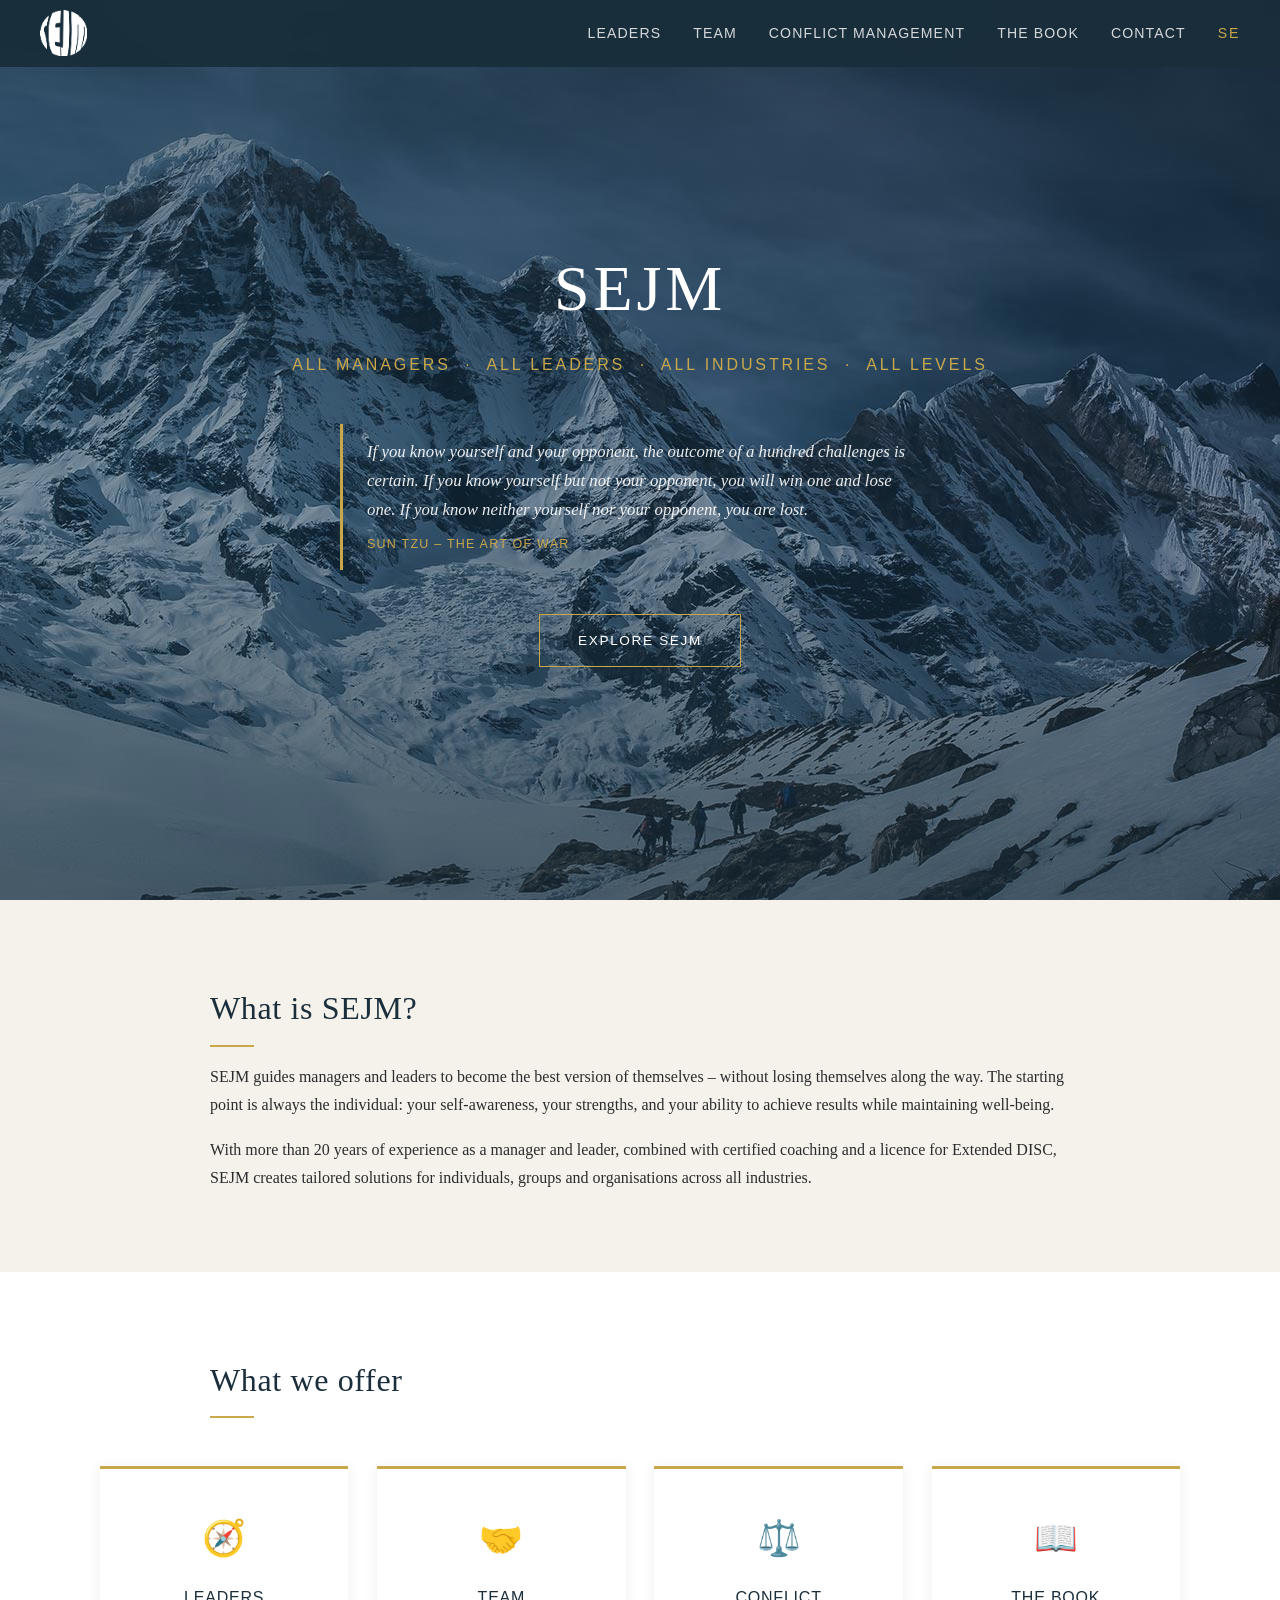
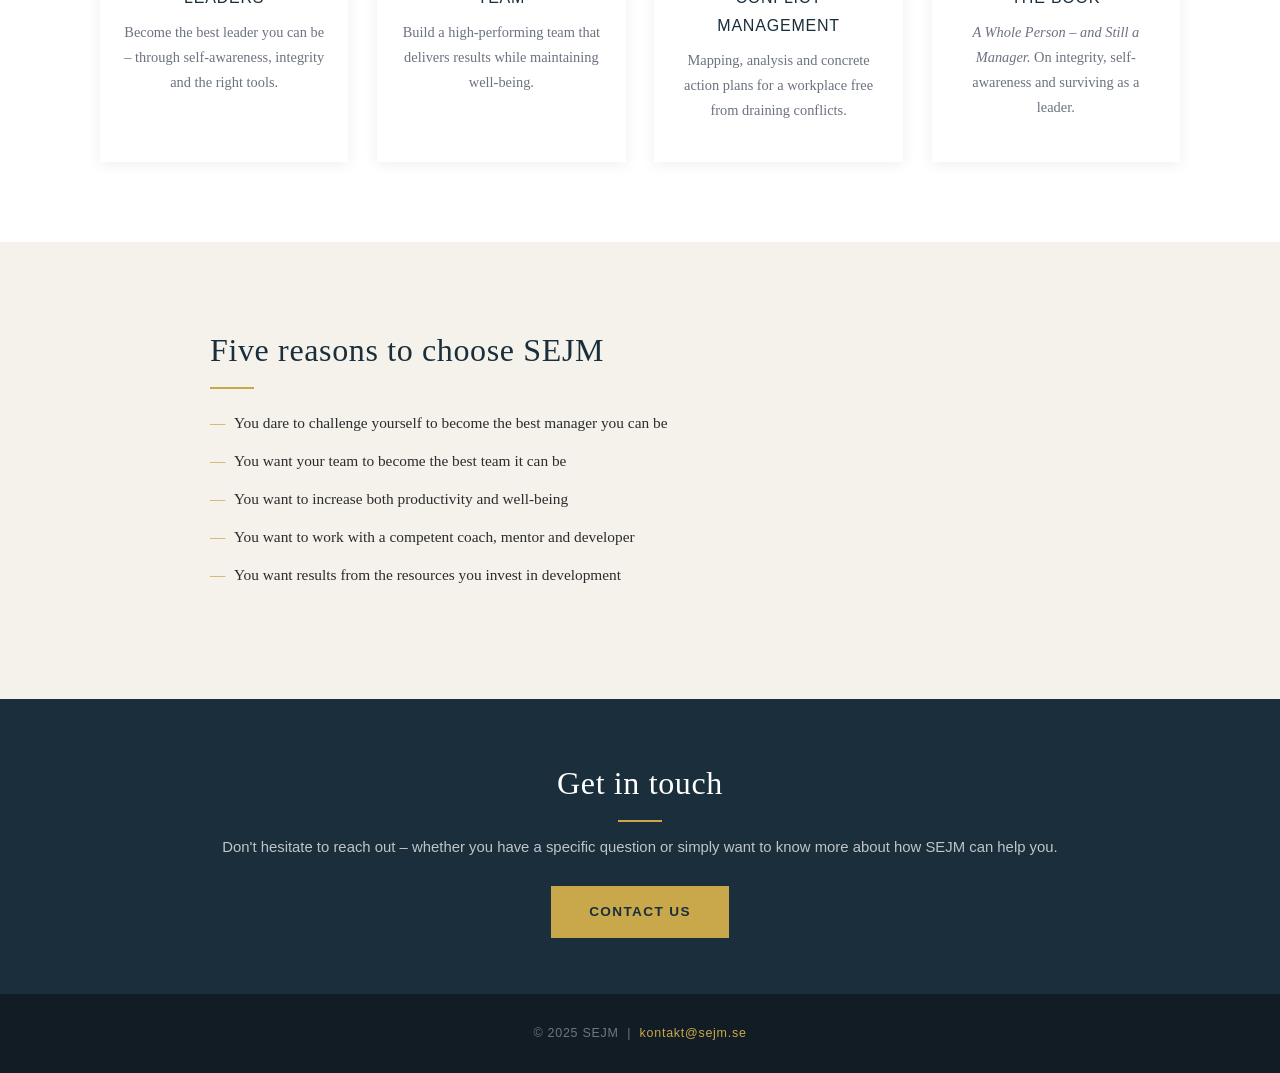
==== en/index.html @ de117619 "Lägg till engelsk version av sajten i /en/ med språkväxlare Co-Authored-By: Claude Sonnet 4.6 <norep" ====
<!DOCTYPE html>
<html lang="en">
<head>
  <meta charset="UTF-8" />
  <meta name="viewport" content="width=device-width, initial-scale=1.0" />
  <title>SEJM – Leadership Development &amp; Coaching</title>
  <link rel="stylesheet" href="../style.css" />
</head>
<body>

  <nav>
    <div class="nav-logo">
      <a href="index.html"><img src="../images/SEJMlogga-genomskinlig-LITEN.png" alt="SEJM" /></a>
    </div>
    <button class="nav-toggle" id="navToggle" aria-label="Open menu">
      <span></span><span></span><span></span>
    </button>
    <ul class="nav-links" id="navLinks">
      <li><a href="leader.html">Leaders</a></li>
      <li><a href="team.html">Team</a></li>
      <li><a href="conflict.html">Conflict Management</a></li>
      <li><a href="book.html">The Book</a></li>
      <li><a href="contact.html">Contact</a></li>
      <li><a href="../index.html" style="color:var(--gold);letter-spacing:0.12em;">SE</a></li>
    </ul>
  </nav>

  <!-- Hero -->
  <section class="hero">
    <div class="hero-content">
      <h1>SEJM</h1>
      <p class="hero-tagline">All managers &nbsp;·&nbsp; All leaders &nbsp;·&nbsp; All industries &nbsp;·&nbsp; All levels</p>

      <blockquote class="hero-quote">
        If you know yourself and your opponent, the outcome of a hundred
        challenges is certain. If you know yourself but not your opponent,
        you will win one and lose one. If you know neither yourself nor your
        opponent, you are lost.
        <cite>Sun Tzu – The Art of War</cite>
      </blockquote>

      <a href="#about" class="hero-cta">Explore SEJM</a>
    </div>
  </section>

  <!-- About -->
  <section id="about" class="section section-tinted">
    <div class="container">
      <h2>What is SEJM?</h2>
      <p>
        SEJM guides managers and leaders to become the best version of
        themselves – without losing themselves along the way. The starting
        point is always the individual: your self-awareness, your strengths,
        and your ability to achieve results while maintaining well-being.
      </p>
      <p>
        With more than 20 years of experience as a manager and leader,
        combined with certified coaching and a licence for Extended DISC,
        SEJM creates tailored solutions for individuals, groups and
        organisations across all industries.
      </p>
    </div>
  </section>

  <!-- Service cards -->
  <section class="section section-light">
    <div class="container-wide">
      <div class="container" style="margin-bottom:0;">
        <h2>What we offer</h2>
      </div>
      <div class="cards">
        <a href="leader.html" class="card">
          <span class="card-icon">🧭</span>
          <h3>Leaders</h3>
          <p>Become the best leader you can be – through self-awareness, integrity and the right tools.</p>
        </a>
        <a href="team.html" class="card">
          <span class="card-icon">🤝</span>
          <h3>Team</h3>
          <p>Build a high-performing team that delivers results while maintaining well-being.</p>
        </a>
        <a href="conflict.html" class="card">
          <span class="card-icon">⚖️</span>
          <h3>Conflict Management</h3>
          <p>Mapping, analysis and concrete action plans for a workplace free from draining conflicts.</p>
        </a>
        <a href="book.html" class="card">
          <span class="card-icon">📖</span>
          <h3>The Book</h3>
          <p><em>A Whole Person – and Still a Manager.</em> On integrity, self-awareness and surviving as a leader.</p>
        </a>
      </div>
    </div>
  </section>

  <!-- Five reasons -->
  <section class="section section-tinted">
    <div class="container">
      <h2>Five reasons to choose SEJM</h2>
      <ul class="styled">
        <li>You dare to challenge yourself to become the best manager you can be</li>
        <li>You want your team to become the best team it can be</li>
        <li>You want to increase both productivity and well-being</li>
        <li>You want to work with a competent coach, mentor and developer</li>
        <li>You want results from the resources you invest in development</li>
      </ul>
    </div>
  </section>

  <!-- Contact -->
  <div class="contact-strip">
    <h2>Get in touch</h2>
    <p>Don't hesitate to reach out – whether you have a specific question or simply want to know more about how SEJM can help you.</p>
    <a href="contact.html" class="btn">Contact us</a>
  </div>

  <footer>
    <p>&copy; 2025 SEJM &nbsp;|&nbsp; <a href="mailto:kontakt@sejm.se">kontakt@sejm.se</a></p>
  </footer>

  <script>
    document.getElementById('navToggle').addEventListener('click', function () {
      document.getElementById('navLinks').classList.toggle('open');
    });
  </script>

</body>
</html>
---- style.css ----
/* ===== RESET & BASE ===== */
*, *::before, *::after { box-sizing: border-box; margin: 0; padding: 0; }

:root {
  --navy:  #1a2e3b;
  --teal:  #2e6e72;
  --gold:  #c9a84c;
  --light: #f5f2ec;
  --white: #ffffff;
  --text:  #2c2c2c;
  --muted: #6b7280;
  --font:  Georgia, 'Times New Roman', serif;
  --sans:  'Trebuchet MS', 'Helvetica Neue', Arial, sans-serif;
}

html { scroll-behavior: smooth; }

body {
  font-family: var(--font);
  color: var(--text);
  background: var(--white);
  line-height: 1.75;
}

/* ===== NAVIGATION ===== */
nav {
  position: fixed;
  top: 0; left: 0; right: 0;
  z-index: 100;
  background: rgba(26, 46, 59, 0.96);
  backdrop-filter: blur(6px);
  display: flex;
  align-items: center;
  justify-content: space-between;
  padding: 0.65rem 2.5rem;
}

.nav-logo a { display: block; line-height: 0; }
.nav-logo img { height: 46px; display: block; }

.nav-links {
  list-style: none;
  display: flex;
  gap: 2rem;
}

.nav-links a {
  font-family: var(--sans);
  font-size: 0.88rem;
  letter-spacing: 0.08em;
  text-transform: uppercase;
  color: rgba(255,255,255,0.82);
  text-decoration: none;
  transition: color 0.2s;
}

.nav-links a:hover,
.nav-links a.active { color: var(--gold); }

/* ===== HERO (startsida) ===== */
.hero {
  min-height: 100vh;
  background-image: url('images/Berg.jpg');
  background-size: cover;
  background-position: center 38%;
  position: relative;
  display: flex;
  align-items: center;
  justify-content: center;
  text-align: center;
}

.hero::before {
  content: '';
  position: absolute;
  inset: 0;
  background: linear-gradient(to bottom,
    rgba(26,46,59,0.55) 0%,
    rgba(26,46,59,0.42) 55%,
    rgba(26,46,59,0.72) 100%);
}

.hero-content {
  position: relative;
  z-index: 1;
  max-width: 820px;
  padding: 2rem;
  color: var(--white);
}

.hero-content h1 {
  font-size: clamp(2.4rem, 5.5vw, 4rem);
  font-weight: normal;
  letter-spacing: 0.06em;
  margin-bottom: 0.4rem;
}

.hero-tagline {
  font-family: var(--sans);
  font-size: clamp(0.82rem, 1.8vw, 1rem);
  letter-spacing: 0.18em;
  text-transform: uppercase;
  color: var(--gold);
  margin-bottom: 2.8rem;
}

.hero-quote {
  border-left: 3px solid var(--gold);
  padding: 0.9rem 1.5rem;
  margin: 0 auto 2.8rem;
  max-width: 600px;
  text-align: left;
  font-style: italic;
  font-size: 1.05rem;
  line-height: 1.72;
  color: rgba(255,255,255,0.91);
}

.hero-quote cite {
  display: block;
  margin-top: 0.55rem;
  font-style: normal;
  font-family: var(--sans);
  font-size: 0.78rem;
  letter-spacing: 0.1em;
  text-transform: uppercase;
  color: var(--gold);
}

.hero-cta {
  display: inline-block;
  font-family: var(--sans);
  font-size: 0.85rem;
  letter-spacing: 0.12em;
  text-transform: uppercase;
  color: var(--white);
  border: 1px solid var(--gold);
  padding: 0.85rem 2.4rem;
  text-decoration: none;
  transition: background 0.22s, color 0.22s;
}

.hero-cta:hover { background: var(--gold); color: var(--navy); }

/* ===== PAGE HERO (undersidor) ===== */
.page-hero {
  margin-top: 66px;
  height: 340px;
  background-size: cover;
  background-position: center;
  position: relative;
  display: flex;
  align-items: flex-end;
}

.page-hero::before {
  content: '';
  position: absolute;
  inset: 0;
  background: linear-gradient(to bottom, rgba(26,46,59,0.25), rgba(26,46,59,0.78));
}

.page-hero-content {
  position: relative;
  z-index: 1;
  padding: 2rem 3rem;
  color: var(--white);
}

.page-hero-content h1 {
  font-size: clamp(1.8rem, 4vw, 2.8rem);
  font-weight: normal;
  letter-spacing: 0.04em;
}

.page-hero-content p {
  font-family: var(--sans);
  font-size: 0.88rem;
  color: var(--gold);
  letter-spacing: 0.14em;
  text-transform: uppercase;
  margin-top: 0.3rem;
}

/* ===== SECTIONS ===== */
.section { padding: 5rem 2rem; }
.section-light { background: var(--white); }
.section-tinted { background: var(--light); }

.container { max-width: 860px; margin: 0 auto; }
.container-wide { max-width: 1080px; margin: 0 auto; }

h2 {
  font-size: clamp(1.4rem, 3vw, 2rem);
  font-weight: normal;
  color: var(--navy);
  margin-bottom: 1rem;
  letter-spacing: 0.02em;
}

h2::after {
  content: '';
  display: block;
  width: 44px;
  height: 2px;
  background: var(--gold);
  margin-top: 0.55rem;
}

h3 {
  font-size: 1.18rem;
  font-weight: normal;
  color: var(--teal);
  margin: 2rem 0 0.55rem;
}

p { margin-bottom: 1.05rem; }
p:last-child { margin-bottom: 0; }

/* ===== INTRO CARDS (startsida) ===== */
.cards {
  display: grid;
  grid-template-columns: repeat(auto-fit, minmax(200px, 1fr));
  gap: 1.8rem;
  margin-top: 3rem;
}

.card {
  text-align: center;
  padding: 2.4rem 1.4rem;
  border-top: 3px solid var(--gold);
  background: var(--white);
  box-shadow: 0 2px 14px rgba(0,0,0,0.07);
  text-decoration: none;
  color: inherit;
  transition: transform 0.2s, box-shadow 0.2s;
  display: block;
}

.card:hover { transform: translateY(-4px); box-shadow: 0 6px 22px rgba(0,0,0,0.12); }

.card-icon { font-size: 2.2rem; margin-bottom: 0.9rem; display: block; }

.card h3 {
  margin: 0 0 0.5rem;
  font-size: 1rem;
  color: var(--navy);
  font-family: var(--sans);
  letter-spacing: 0.05em;
  text-transform: uppercase;
}

.card p { font-size: 0.9rem; color: var(--muted); margin: 0; }

/* ===== QUOTE BLOCK ===== */
.quote-block {
  border-left: 4px solid var(--gold);
  padding: 1.1rem 1.7rem;
  margin: 2.5rem 0;
  background: var(--light);
  font-style: italic;
  font-size: 1.06rem;
  color: var(--navy);
}

.quote-block cite {
  display: block;
  margin-top: 0.45rem;
  font-style: normal;
  font-family: var(--sans);
  font-size: 0.78rem;
  letter-spacing: 0.09em;
  text-transform: uppercase;
  color: var(--muted);
}

/* ===== LIST STYLE ===== */
ul.styled { list-style: none; padding: 0; margin: 1rem 0 1.5rem; }

ul.styled li {
  padding: 0.35rem 0 0.35rem 1.5rem;
  position: relative;
  font-size: 0.96rem;
}

ul.styled li::before {
  content: '—';
  position: absolute;
  left: 0;
  color: var(--gold);
}

/* ===== TWO COLUMN ===== */
.two-col {
  display: grid;
  grid-template-columns: 1fr 1fr;
  gap: 3rem;
  align-items: start;
}

.two-col img { width: 100%; height: 300px; object-fit: cover; }

@media (max-width: 700px) { .two-col { grid-template-columns: 1fr; } }

/* ===== BOOK PAGE ===== */
.book-layout {
  display: grid;
  grid-template-columns: 260px 1fr;
  gap: 3.5rem;
  align-items: start;
}

.book-cover-wrap img {
  width: 100%;
  border: 1px solid #ddd;
  box-shadow: 5px 7px 20px rgba(0,0,0,0.18);
}

@media (max-width: 700px) {
  .book-layout { grid-template-columns: 1fr; }
  .book-cover-wrap { max-width: 220px; }
}

/* ===== CONTACT STRIP ===== */
.contact-strip {
  background: var(--navy);
  color: var(--white);
  text-align: center;
  padding: 3.5rem 2rem;
}

.contact-strip h2 { color: var(--white); margin-bottom: 0.8rem; }
.contact-strip h2::after { background: var(--gold); margin: 0.55rem auto 0; }

.contact-strip p {
  color: rgba(255,255,255,0.72);
  font-family: var(--sans);
  font-size: 0.93rem;
  margin-bottom: 1.6rem;
}

.btn {
  display: inline-block;
  background: var(--gold);
  color: var(--navy);
  font-family: var(--sans);
  font-size: 0.85rem;
  font-weight: 600;
  letter-spacing: 0.1em;
  text-transform: uppercase;
  padding: 0.88rem 2.4rem;
  text-decoration: none;
  transition: background 0.2s;
}

.btn:hover { background: #b8952f; }

/* ===== FOOTER ===== */
footer {
  background: #111c24;
  color: rgba(255,255,255,0.4);
  text-align: center;
  padding: 1.8rem 2rem;
  font-family: var(--sans);
  font-size: 0.78rem;
  letter-spacing: 0.06em;
}

footer a { color: var(--gold); text-decoration: none; }

/* ===== MOBILE NAV ===== */
.nav-toggle {
  display: none;
  background: none;
  border: none;
  cursor: pointer;
  flex-direction: column;
  gap: 5px;
  padding: 4px;
}

.nav-toggle span { display: block; width: 24px; height: 2px; background: var(--white); }

@media (max-width: 660px) {
  .nav-toggle { display: flex; }
  .nav-links {
    display: none;
    flex-direction: column;
    position: absolute;
    top: 100%;
    left: 0; right: 0;
    background: rgba(26,46,59,0.98);
    padding: 1.4rem 2.5rem;
    gap: 1.1rem;
  }
  .nav-links.open { display: flex; }
  .page-hero-content { padding: 2rem 1.5rem; }
}
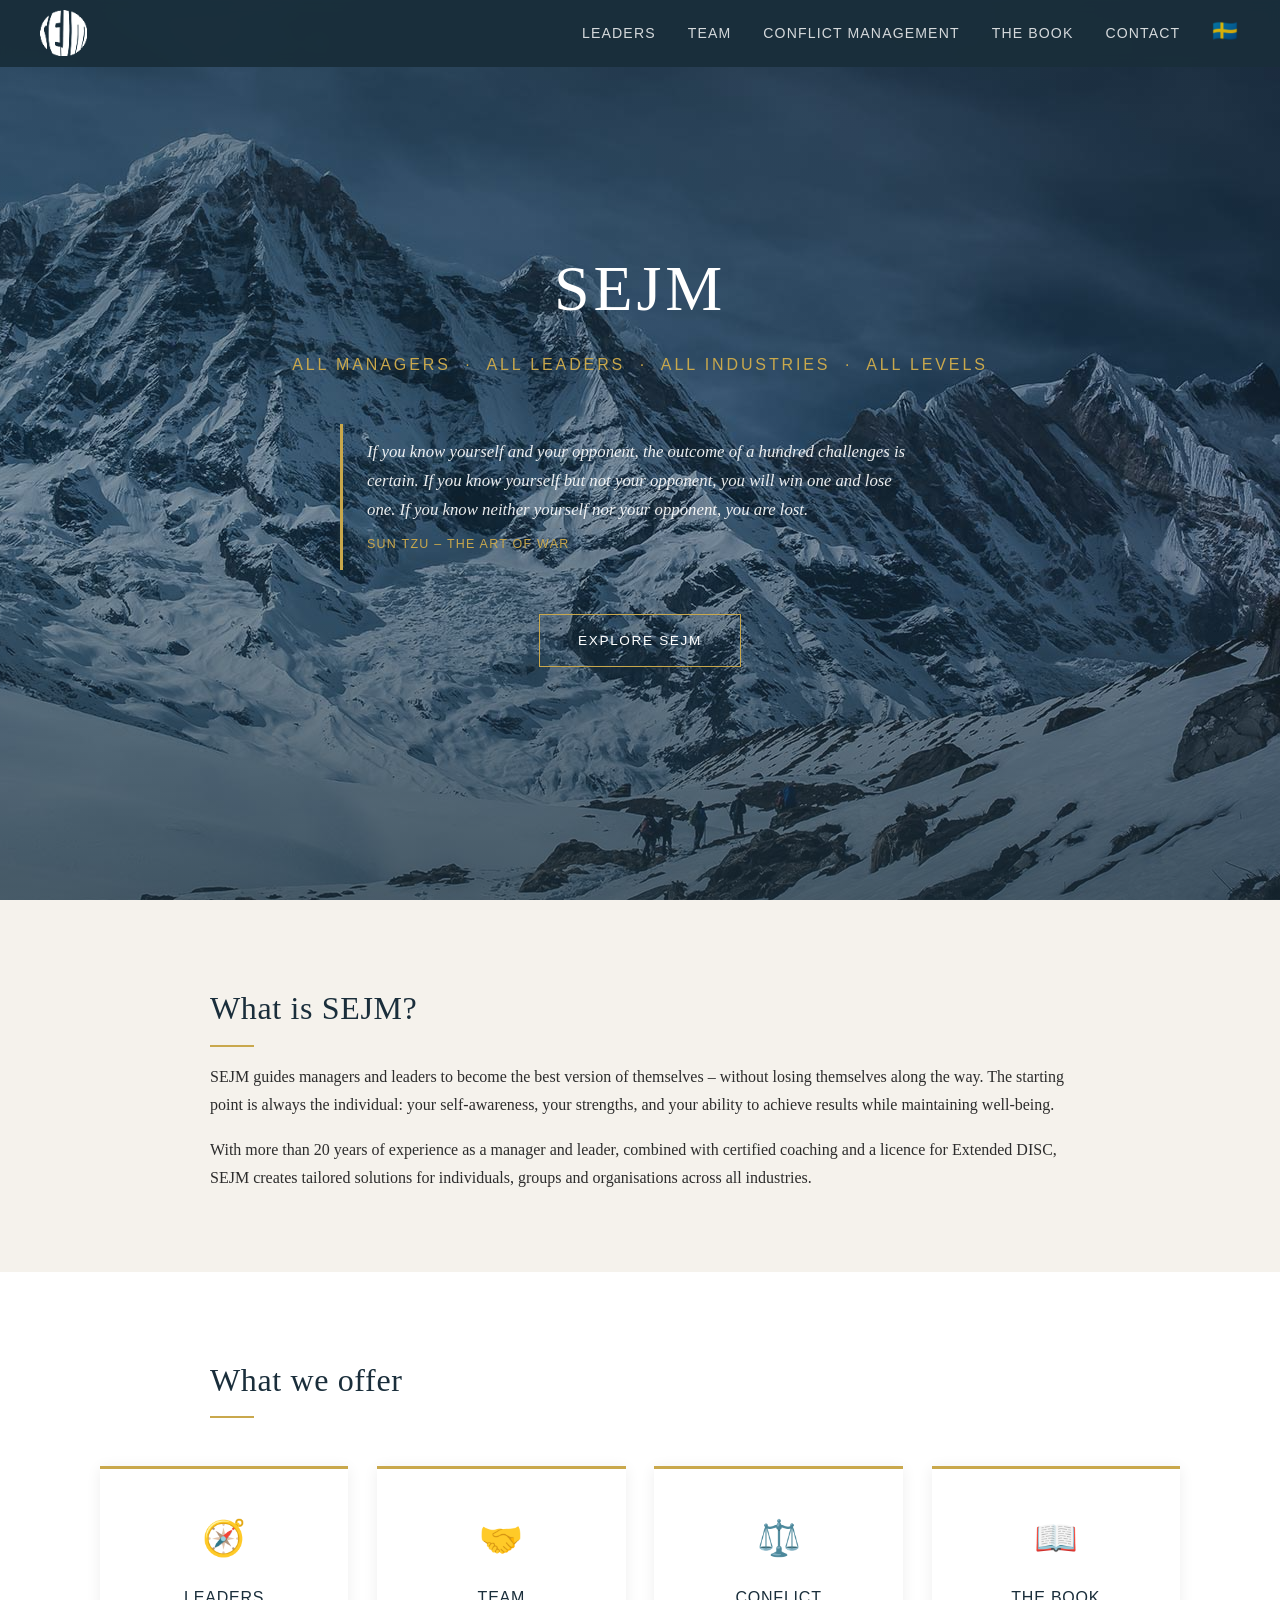
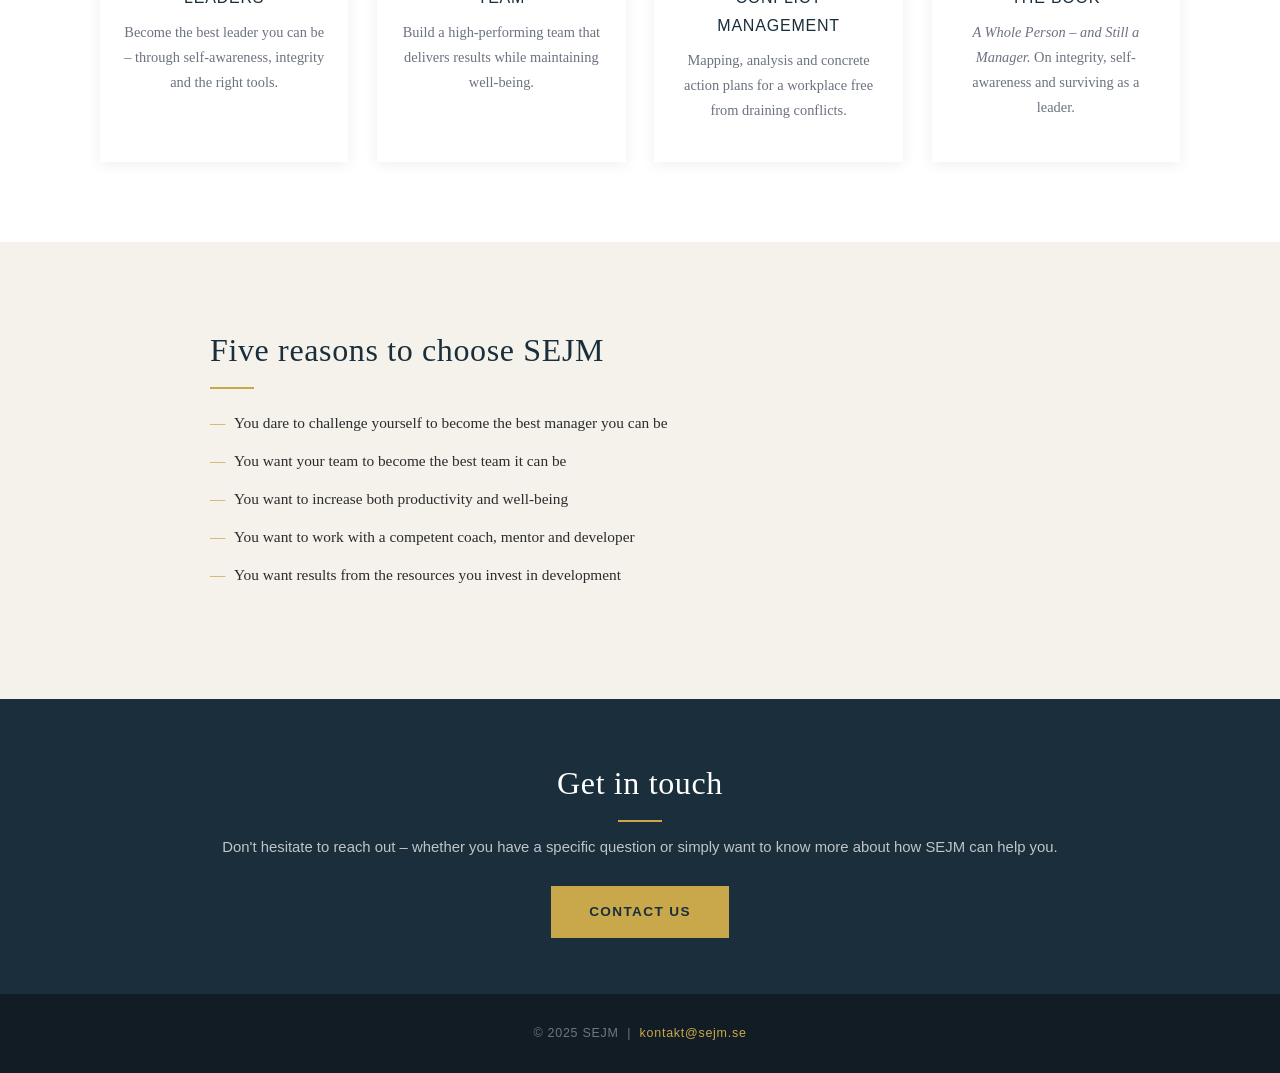
==== commit ff37e48c: "Byt ut EN/SE-text mot flaggemojis i navigationen Co-Authored-By: Claude Sonnet 4.6 <noreply@anthropi" ====
--- a/en/index.html
+++ b/en/index.html
@@ -21,7 +21,7 @@
       <li><a href="conflict.html">Conflict Management</a></li>
       <li><a href="book.html">The Book</a></li>
       <li><a href="contact.html">Contact</a></li>
-      <li><a href="../index.html" style="color:var(--gold);letter-spacing:0.12em;">SE</a></li>
+      <li><a href="../index.html" style="font-size:1.3rem;line-height:1;">🇸🇪</a></li>
     </ul>
   </nav>
 
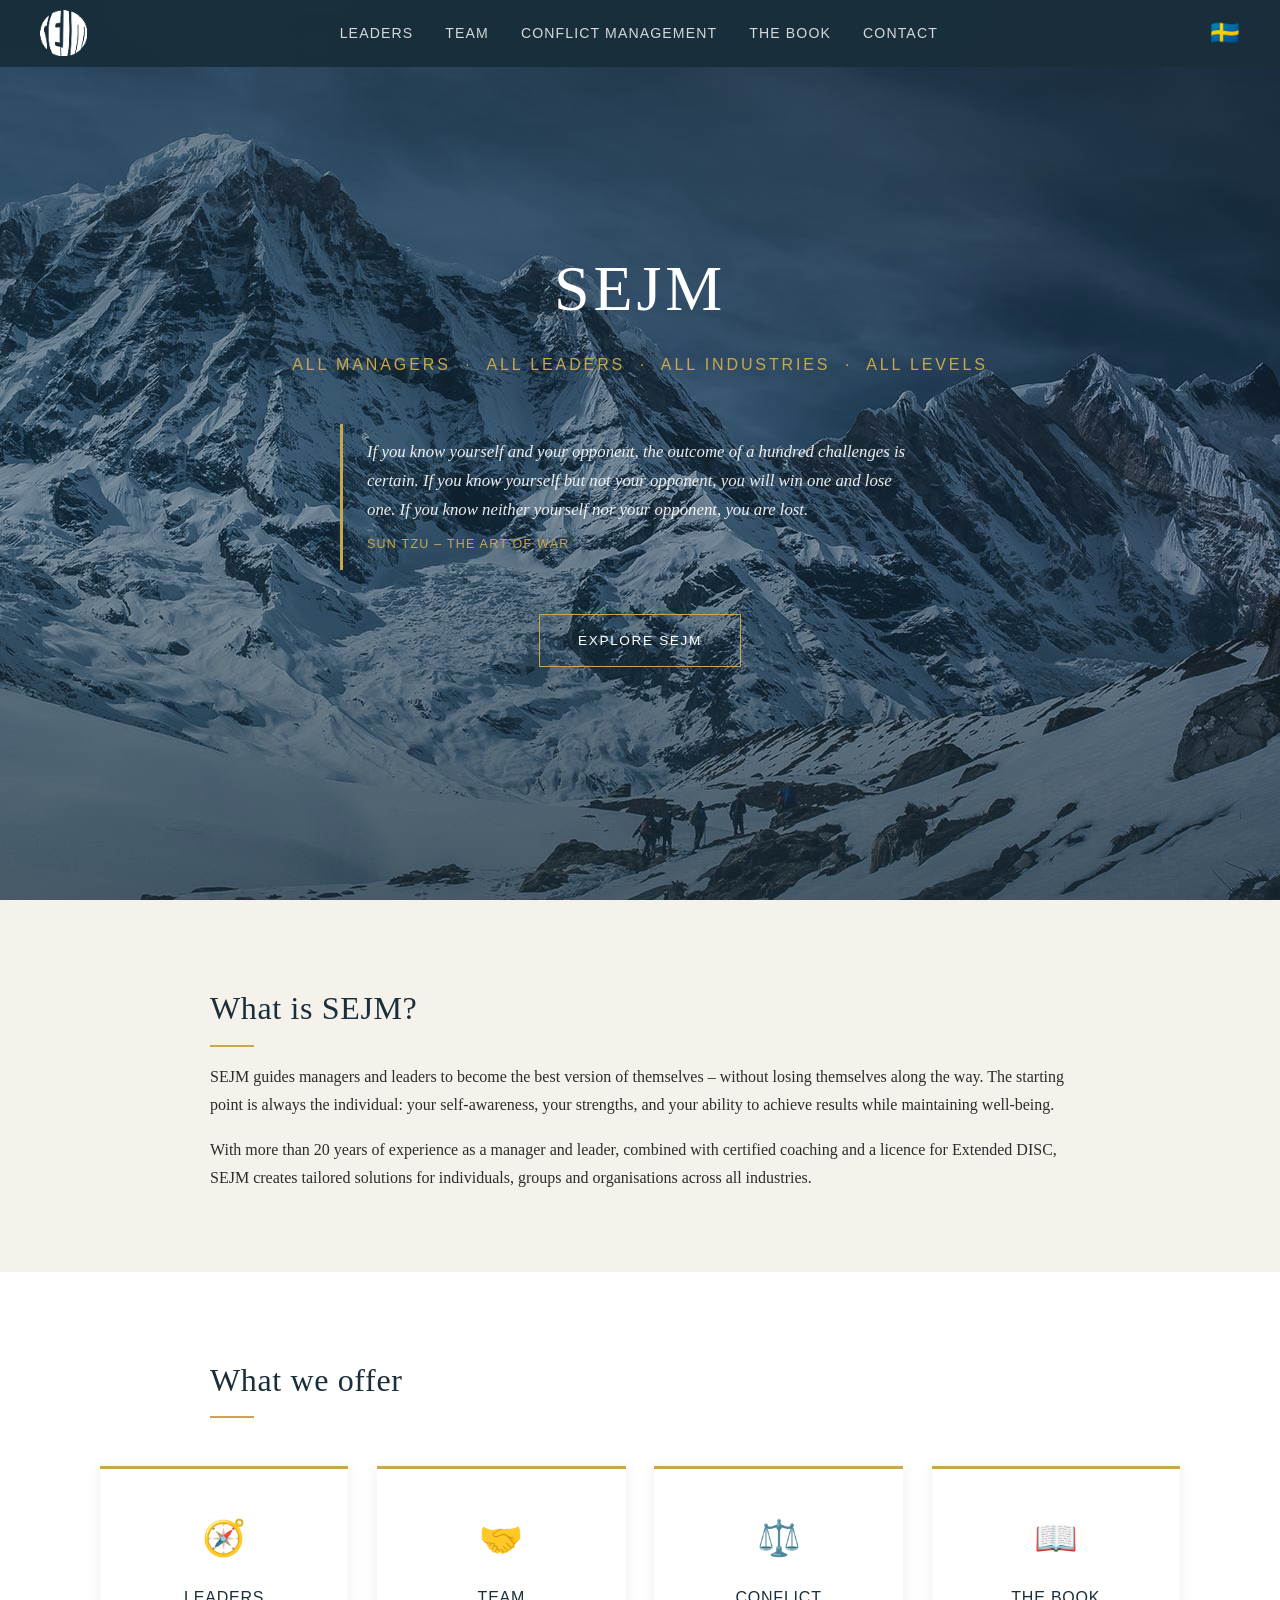
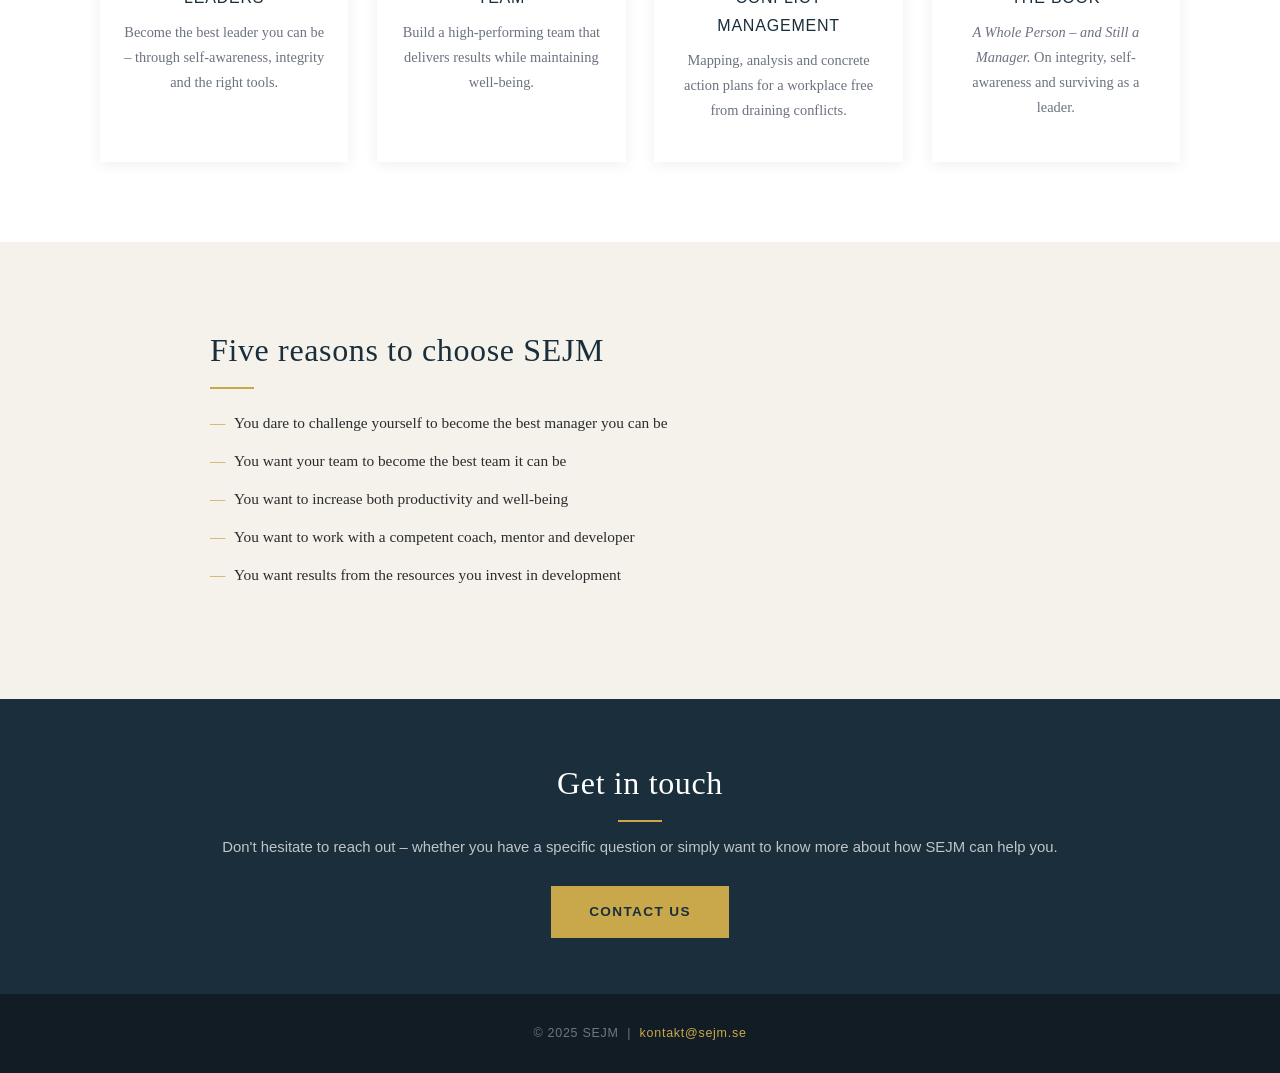
==== commit a7471ce2: "Flytta flaggor utanför nav-listan för att alltid synas Co-Authored-By: Claude Sonnet 4.6 <noreply@an" ====
--- a/en/index.html
+++ b/en/index.html
@@ -21,8 +21,9 @@
       <li><a href="conflict.html">Conflict Management</a></li>
       <li><a href="book.html">The Book</a></li>
       <li><a href="contact.html">Contact</a></li>
-      <li><a href="../index.html" style="font-size:1.3rem;line-height:1;">🇸🇪</a></li>
+
     </ul>
+  <a href="../index.html" class="lang-switch" title="På svenska">🇸🇪</a>
   </nav>
 
   <!-- Hero -->
--- a/style.css
+++ b/style.css
@@ -56,6 +56,17 @@
 
 .nav-links a:hover,
 .nav-links a.active { color: var(--gold); }
+
+.lang-switch {
+  font-size: 1.5rem;
+  line-height: 1;
+  text-decoration: none;
+  margin-left: 1.2rem;
+  flex-shrink: 0;
+  transition: opacity 0.2s;
+}
+
+.lang-switch:hover { opacity: 0.75; }
 
 /* ===== HERO (startsida) ===== */
 .hero {
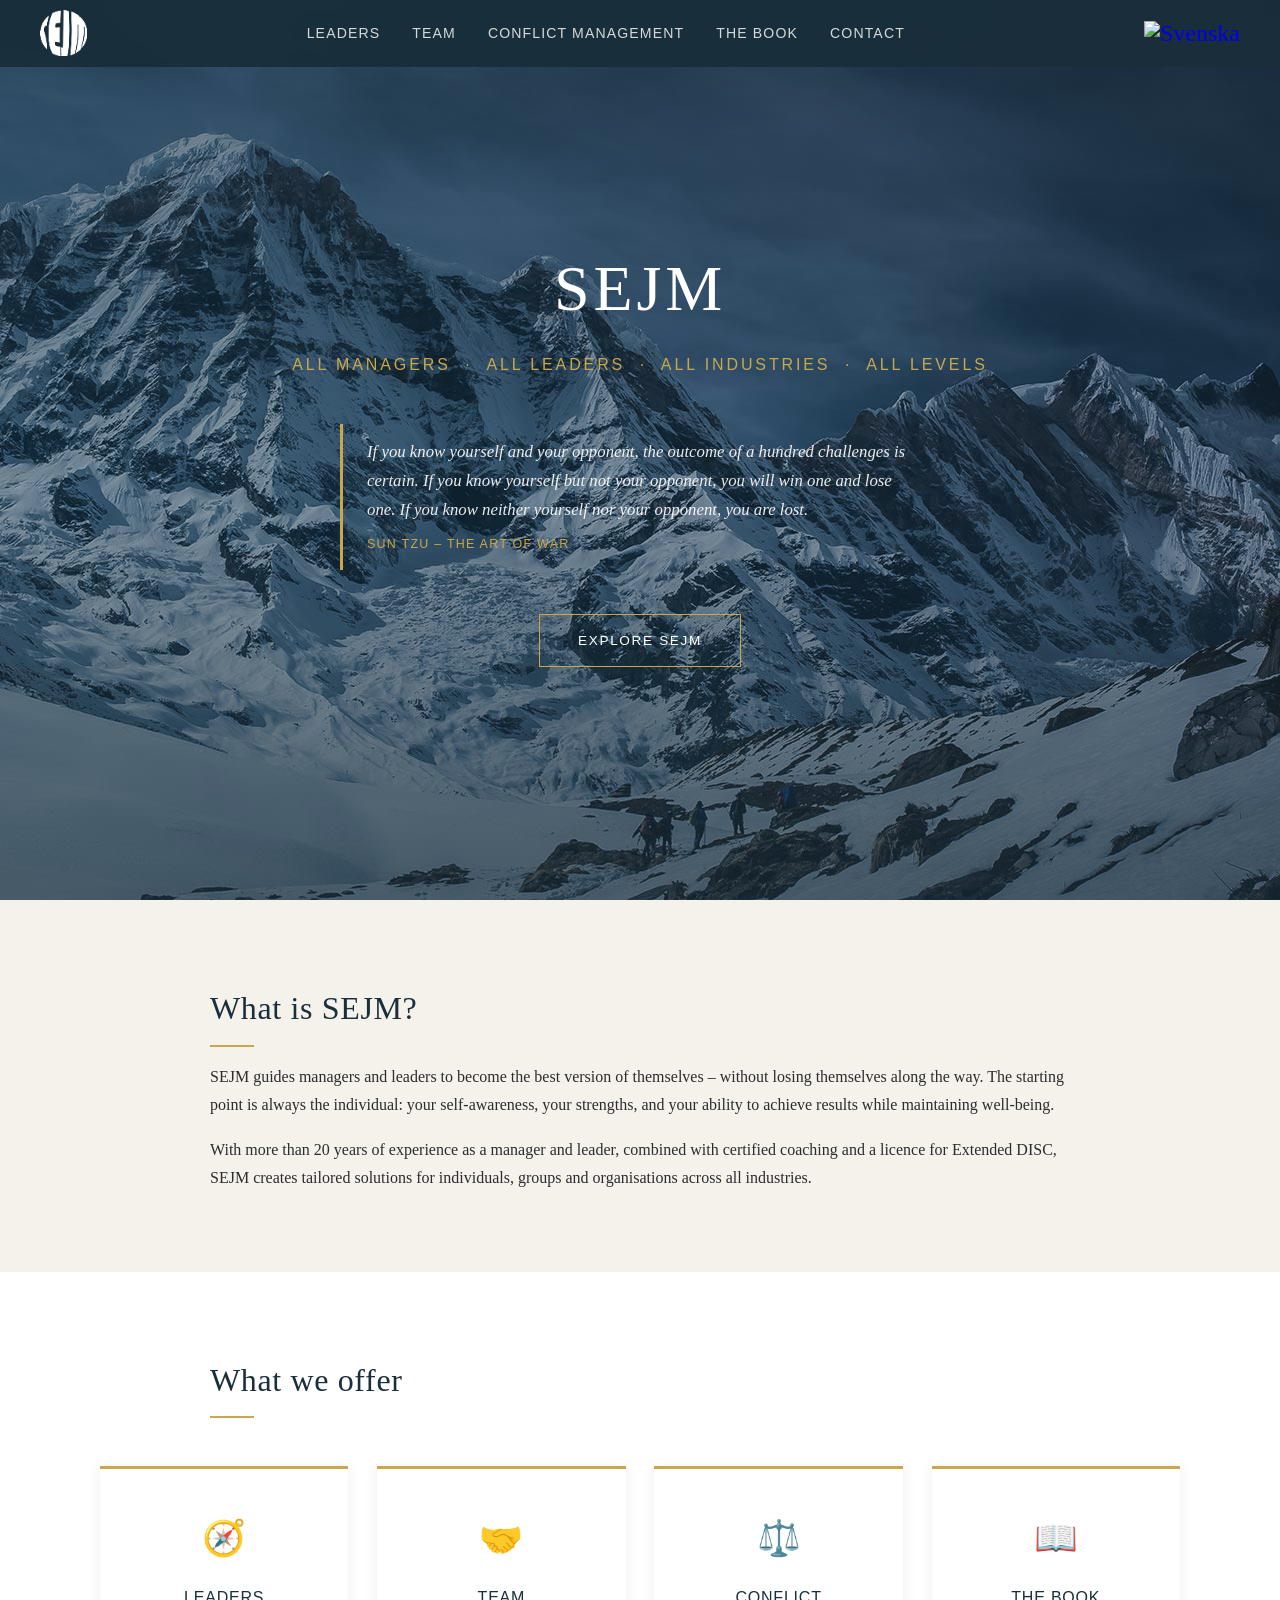
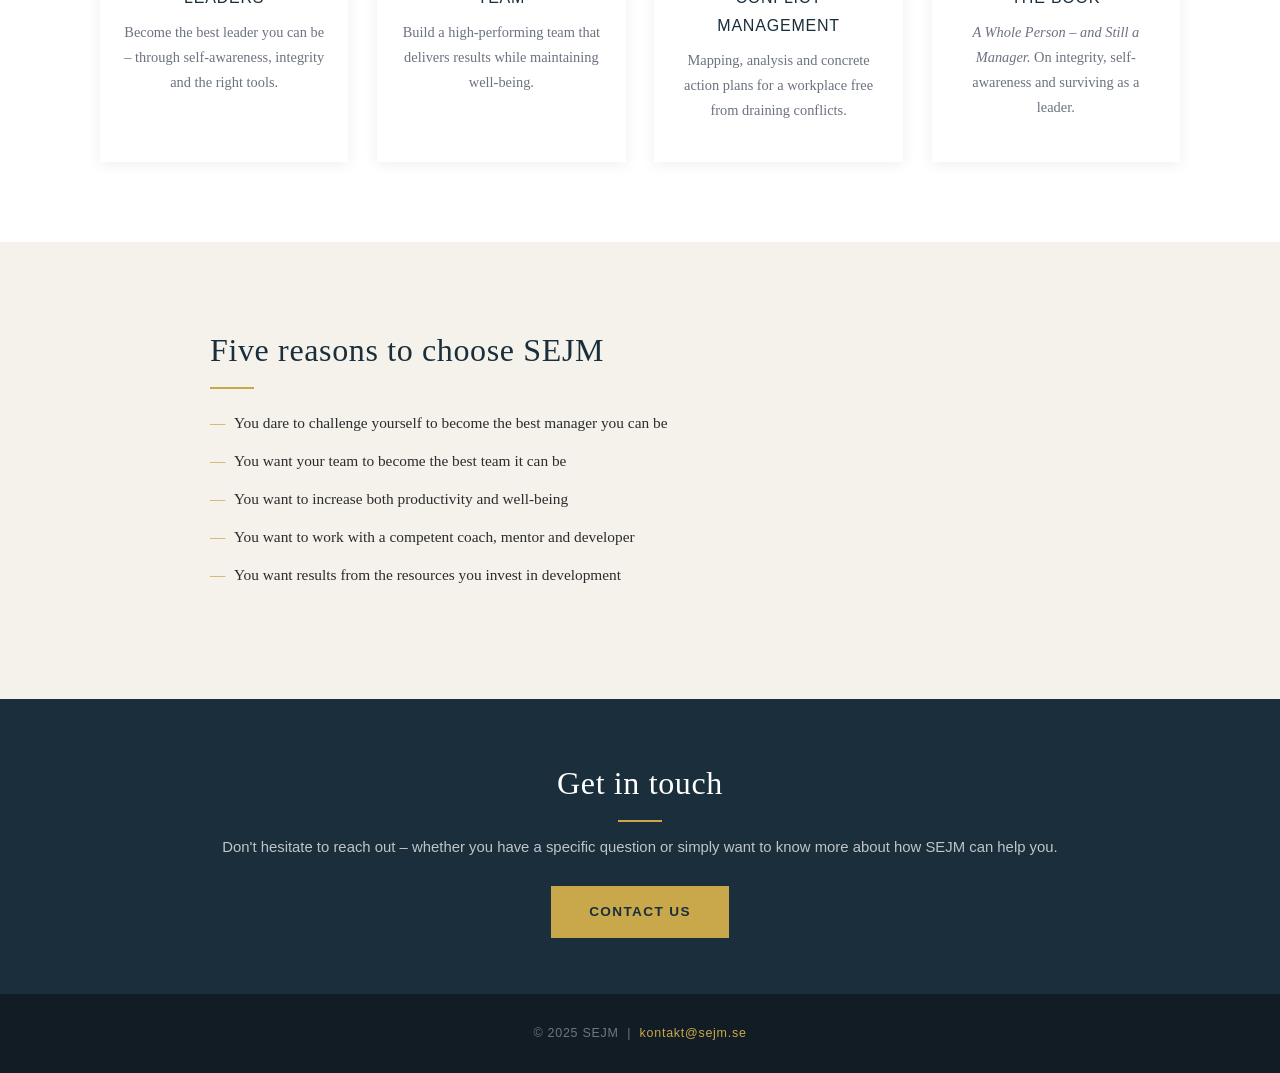
==== commit b89fad14: "Byt flaggemojis mot riktiga flaggbilder via CDN Co-Authored-By: Claude Sonnet 4.6 <noreply@anthropic" ====
--- a/en/index.html
+++ b/en/index.html
@@ -23,7 +23,7 @@
       <li><a href="contact.html">Contact</a></li>
 
     </ul>
-  <a href="../index.html" class="lang-switch" title="På svenska">🇸🇪</a>
+  <a href="../index.html" class="lang-switch" title="På svenska"><img src="https://flagcdn.com/24x18/se.png" alt="Svenska" width="24" height="18"></a>
   </nav>
 
   <!-- Hero -->
